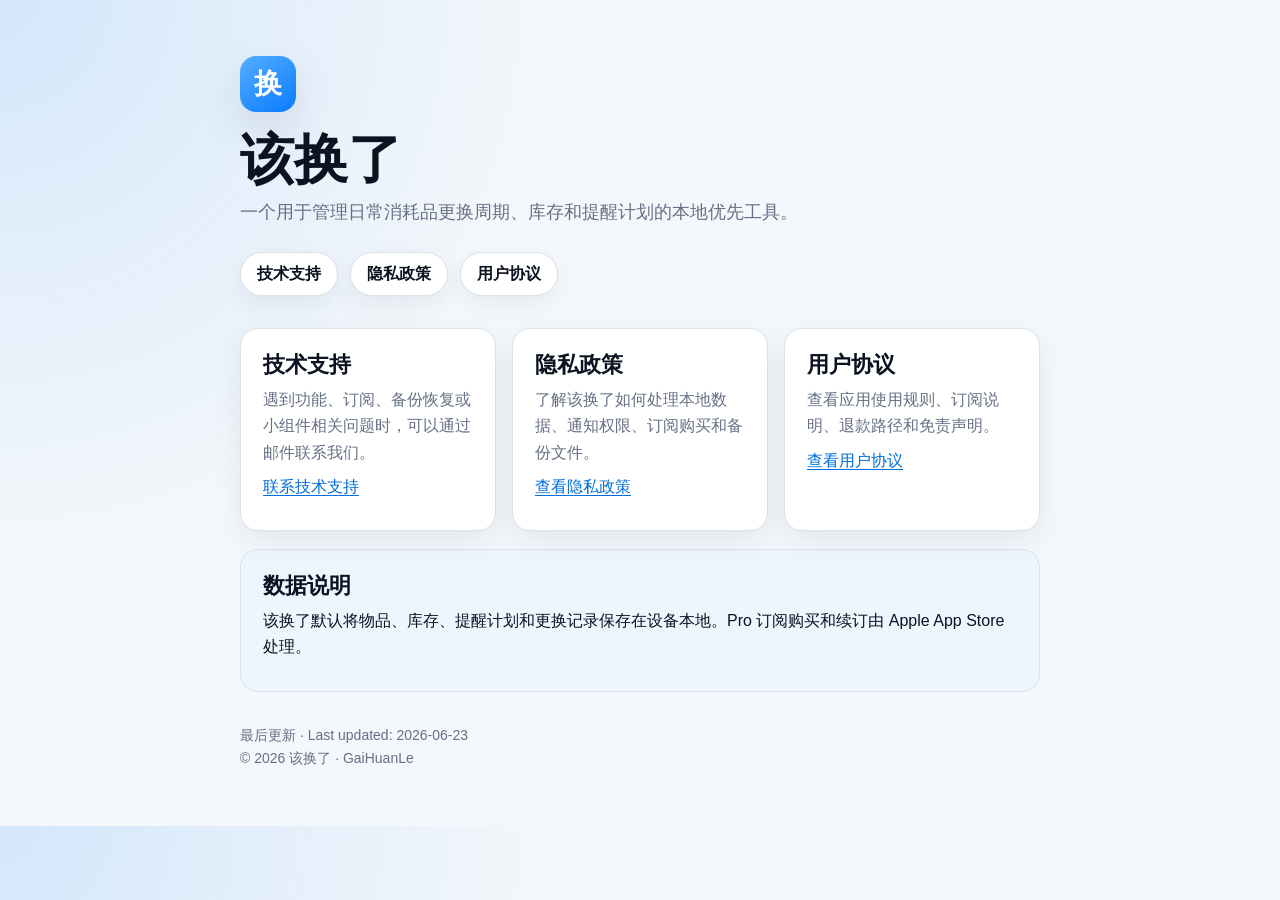
==== gaihuanle/index.html @ 47bf097a "Add GaiHuanLe support pages" ====
<!doctype html>
<html lang="zh-CN">
  <head>
    <meta charset="utf-8" />
    <meta name="viewport" content="width=device-width, initial-scale=1" />
    <meta
      name="description"
      content="该换了 App 的技术支持、隐私政策和用户协议。"
    />
    <title>该换了 — 法律与支持</title>
    <style>
      :root {
        color-scheme: light dark;
        --bg: #f4f7fb;
        --text: #0b1220;
        --muted: #667085;
        --line: #d9e1ea;
        --panel: #ffffff;
        --soft: #edf5ff;
        --accent: #0a84ff;
        --accent-strong: #006edb;
        --shadow: 0 18px 44px rgb(15 23 42 / 10%);
      }

      @media (prefers-color-scheme: dark) {
        :root {
          --bg: #0e131b;
          --text: #f4f7fb;
          --muted: #a7b0bd;
          --line: #263241;
          --panel: #151c26;
          --soft: #12243a;
          --accent: #5eb1ff;
          --accent-strong: #8bc7ff;
          --shadow: 0 18px 44px rgb(0 0 0 / 28%);
        }
      }

      * {
        box-sizing: border-box;
      }

      body {
        margin: 0;
        background:
          radial-gradient(circle at top left, rgb(10 132 255 / 14%), transparent 34rem),
          var(--bg);
        color: var(--text);
        font: 16px/1.65 -apple-system, BlinkMacSystemFont, "Segoe UI", sans-serif;
      }

      main {
        max-width: 840px;
        margin: 0 auto;
        padding: 56px 20px;
      }

      .hero {
        margin-bottom: 28px;
      }

      .mark {
        display: inline-grid;
        width: 56px;
        height: 56px;
        place-items: center;
        margin-bottom: 18px;
        border-radius: 16px;
        background: linear-gradient(145deg, #55adff, #087cff);
        color: #fff;
        box-shadow: var(--shadow);
        font-size: 28px;
        font-weight: 700;
      }

      h1 {
        margin: 0 0 10px;
        font-size: clamp(34px, 6vw, 54px);
        line-height: 1.08;
        letter-spacing: 0;
      }

      h2 {
        margin: 0 0 8px;
        font-size: 22px;
        line-height: 1.25;
      }

      p {
        margin: 8px 0;
      }

      a {
        color: var(--accent-strong);
        text-decoration-thickness: 1px;
        text-underline-offset: 3px;
      }

      .lead {
        max-width: 680px;
        color: var(--muted);
        font-size: 18px;
      }

      .nav {
        display: flex;
        flex-wrap: wrap;
        gap: 12px;
        margin: 24px 0 32px;
      }

      .nav a {
        display: inline-flex;
        min-height: 42px;
        align-items: center;
        border: 1px solid var(--line);
        border-radius: 999px;
        padding: 8px 16px;
        background: var(--panel);
        box-shadow: 0 8px 24px rgb(15 23 42 / 6%);
        color: var(--text);
        font-weight: 600;
        text-decoration: none;
      }

      .grid {
        display: grid;
        grid-template-columns: repeat(3, minmax(0, 1fr));
        gap: 16px;
      }

      .card {
        min-height: 190px;
        border: 1px solid var(--line);
        border-radius: 18px;
        padding: 22px;
        background: var(--panel);
        box-shadow: 0 10px 30px rgb(15 23 42 / 7%);
      }

      .card p {
        color: var(--muted);
      }

      .data {
        margin-top: 18px;
        border: 1px solid var(--line);
        border-radius: 18px;
        padding: 22px;
        background: var(--soft);
      }

      footer {
        margin-top: 32px;
        color: var(--muted);
        font-size: 14px;
      }

      @media (max-width: 760px) {
        main {
          padding-top: 40px;
        }

        .grid {
          grid-template-columns: 1fr;
        }
      }
    </style>
  </head>
  <body>
    <main>
      <section class="hero">
        <div class="mark" aria-hidden="true">换</div>
        <h1>该换了</h1>
        <p class="lead">
          一个用于管理日常消耗品更换周期、库存和提醒计划的本地优先工具。
        </p>
        <nav class="nav" aria-label="页面导航">
          <a href="./support.html">技术支持</a>
          <a href="./privacy.html">隐私政策</a>
          <a href="./terms.html">用户协议</a>
        </nav>
      </section>

      <section class="grid" aria-label="法律与支持">
        <article class="card">
          <h2>技术支持</h2>
          <p>遇到功能、订阅、备份恢复或小组件相关问题时，可以通过邮件联系我们。</p>
          <p><a href="./support.html">联系技术支持</a></p>
        </article>
        <article class="card">
          <h2>隐私政策</h2>
          <p>了解该换了如何处理本地数据、通知权限、订阅购买和备份文件。</p>
          <p><a href="./privacy.html">查看隐私政策</a></p>
        </article>
        <article class="card">
          <h2>用户协议</h2>
          <p>查看应用使用规则、订阅说明、退款路径和免责声明。</p>
          <p><a href="./terms.html">查看用户协议</a></p>
        </article>
      </section>

      <section class="data">
        <h2>数据说明</h2>
        <p>
          该换了默认将物品、库存、提醒计划和更换记录保存在设备本地。Pro 订阅购买和续订由 Apple App Store 处理。
        </p>
      </section>

      <footer>
        最后更新 · Last updated: 2026-06-23<br />
        © 2026 该换了 · GaiHuanLe
      </footer>
    </main>
  </body>
</html>
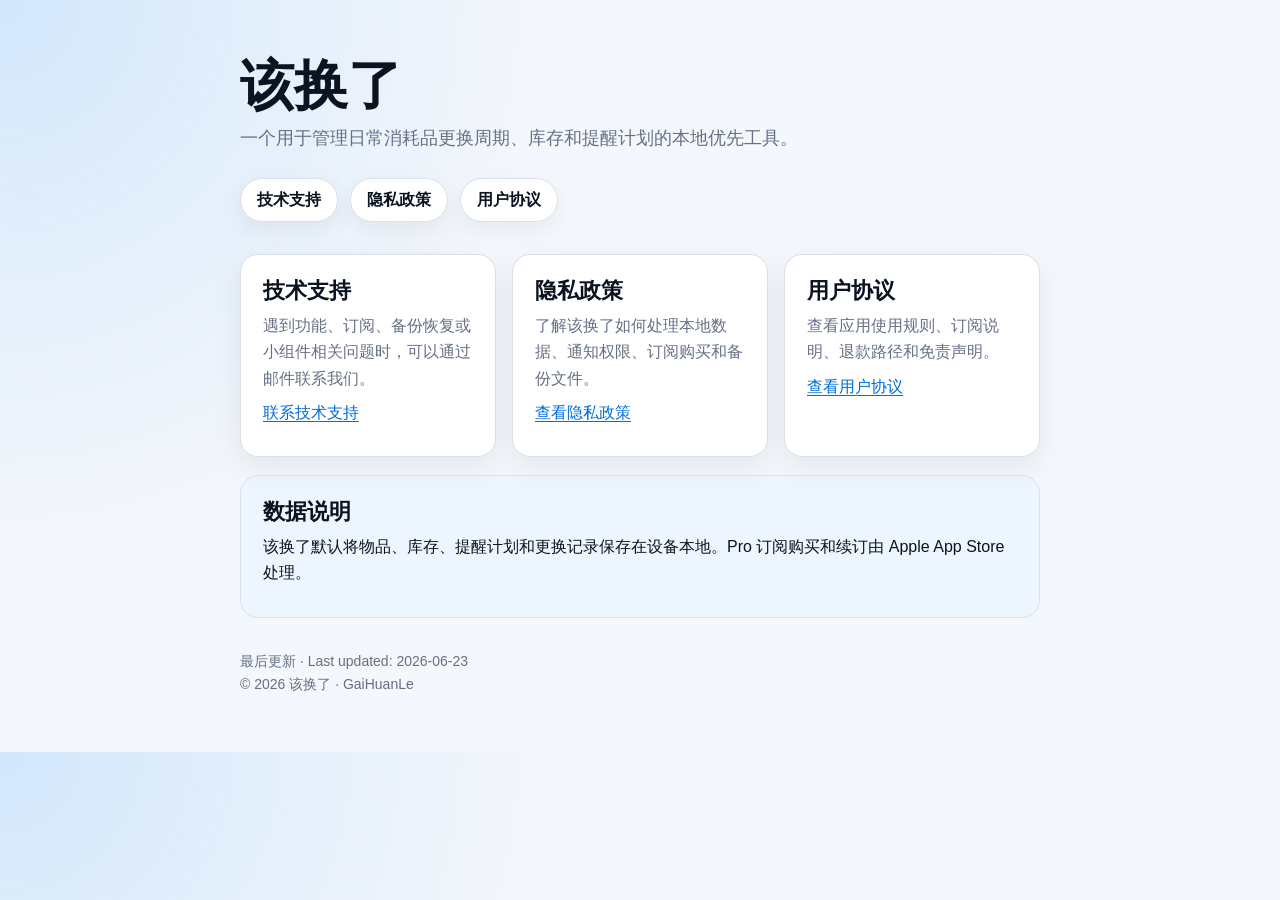
==== commit f82039e3: "Remove GaiHuanLe page mark" ====
--- a/gaihuanle/index.html
+++ b/gaihuanle/index.html
@@ -59,20 +59,6 @@
         margin-bottom: 28px;
       }
 
-      .mark {
-        display: inline-grid;
-        width: 56px;
-        height: 56px;
-        place-items: center;
-        margin-bottom: 18px;
-        border-radius: 16px;
-        background: linear-gradient(145deg, #55adff, #087cff);
-        color: #fff;
-        box-shadow: var(--shadow);
-        font-size: 28px;
-        font-weight: 700;
-      }
-
       h1 {
         margin: 0 0 10px;
         font-size: clamp(34px, 6vw, 54px);
@@ -170,7 +156,6 @@
   <body>
     <main>
       <section class="hero">
-        <div class="mark" aria-hidden="true">换</div>
         <h1>该换了</h1>
         <p class="lead">
           一个用于管理日常消耗品更换周期、库存和提醒计划的本地优先工具。
